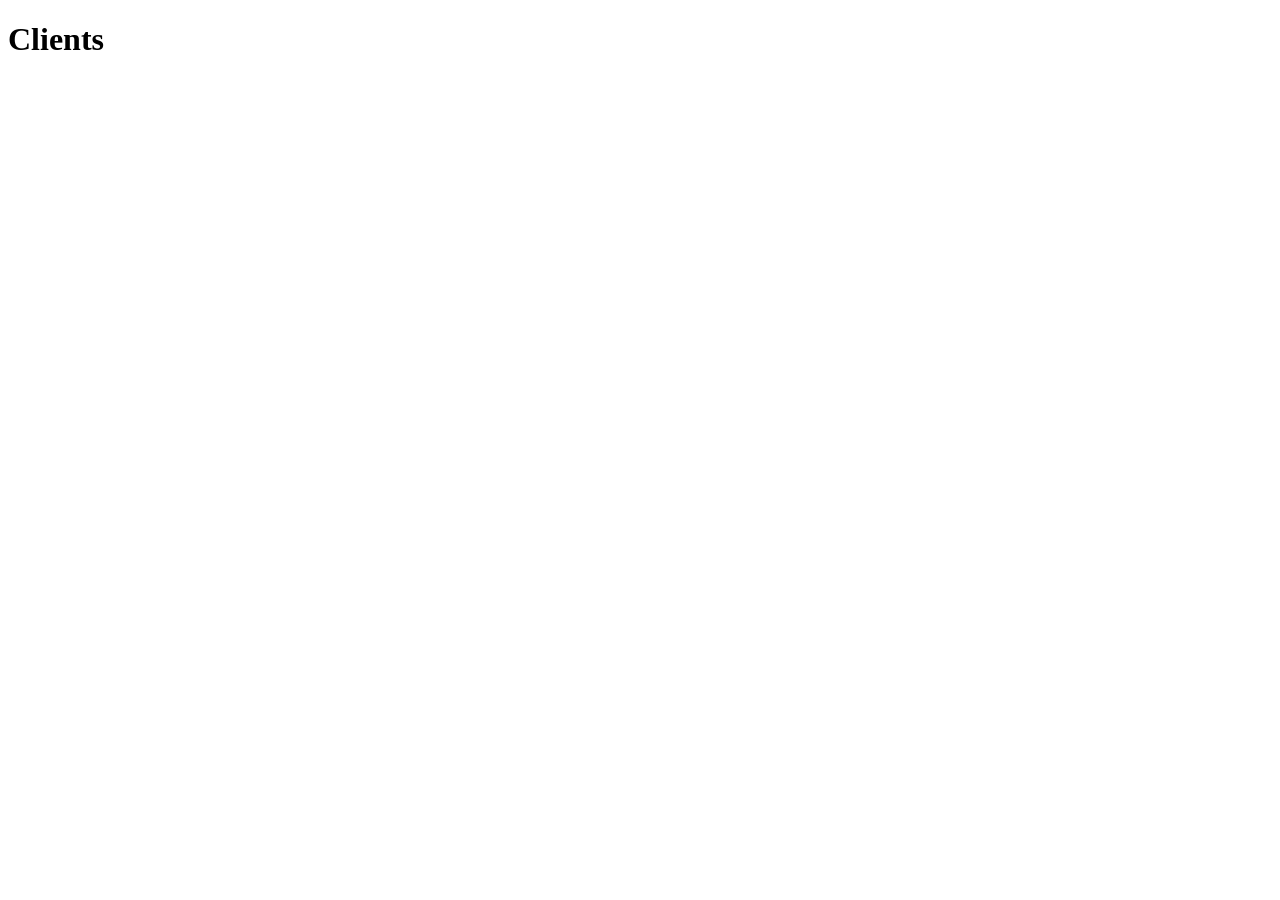
==== clients.html @ 7a8df3eb "Initial commit, folder structure" ====
<!DOCTYPE html>
<html lang="en">
<head>
  <meta charset="UTF-8">
  <meta name="viewport" content="width=device-width, initial-scale=1.0">
  <title>10x CRM - Clients</title>
  <link rel="stylesheet" href="css/styles.css">
  <script src="js/clients.js" defer></script>
</head>
<body>
  <main>
    <h1>Clients</h1>
  </main>
</body>
</html>
---- css/styles.css ----
/* Future shared application styles. */
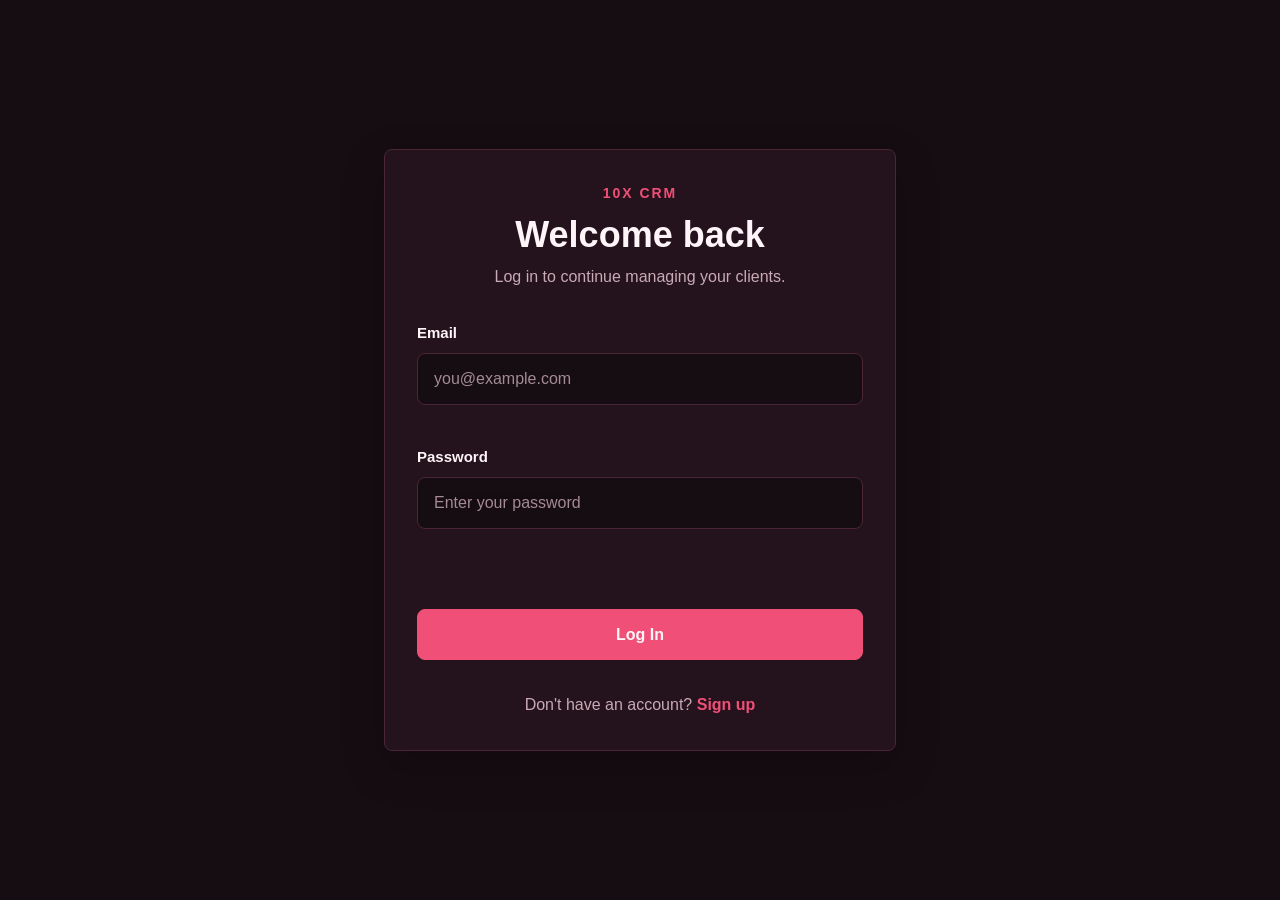
==== commit 9ffabbf2: "Added shared authentication guards" ====
--- a/clients.html
+++ b/clients.html
@@ -5,7 +5,14 @@
   <meta name="viewport" content="width=device-width, initial-scale=1.0">
   <title>10x CRM - Clients</title>
   <link rel="stylesheet" href="css/styles.css">
+  <script src="js/storage.js" defer></script>
+  <script src="js/guard.js" defer></script>
   <script src="js/clients.js" defer></script>
+  <script>
+    document.addEventListener("DOMContentLoaded", function () {
+      protectPage();
+    });
+  </script>
 </head>
 <body>
   <main>
--- a/css/styles.css
+++ b/css/styles.css
@@ -1 +1,308 @@
-/* Future shared application styles. */
+/* Shared base styles for the 10X CRM application. */
+
+:root {
+  --color-background: #160d12;
+  --color-surface: #24131c;
+  --color-text-primary: #fff5f8;
+  --color-text-secondary: #c9aab5;
+  --color-accent: #f04f78;
+  --color-success: #52c788;
+  --color-error: #ff5c6c;
+  --color-border: #4a2634;
+  --border-radius: 0.5rem;
+  --spacing-small: 0.5rem;
+  --spacing-medium: 1rem;
+  --spacing-large: 2rem;
+}
+
+*,
+*::before,
+*::after {
+  box-sizing: border-box;
+  margin: 0;
+  padding: 0;
+}
+
+h1,
+h2,
+h3,
+h4,
+h5,
+h6 {
+  margin-bottom: var(--spacing-medium);
+}
+
+p {
+  margin-bottom: var(--spacing-medium);
+}
+
+button,
+input,
+select,
+textarea {
+  font: inherit;
+}
+
+body {
+  min-height: 100vh;
+  background-color: var(--color-background);
+  color: var(--color-text-primary);
+  font-family: Arial, Helvetica, sans-serif;
+  line-height: 1.6;
+}
+
+main {
+  padding-block: var(--spacing-large);
+}
+
+h1,
+h2,
+h3,
+h4,
+h5,
+h6 {
+  color: var(--color-text-primary);
+  line-height: 1.2;
+}
+
+a {
+  color: var(--color-accent);
+  text-decoration: none;
+}
+
+a:hover {
+  text-decoration: underline;
+}
+
+button {
+  border: 1px solid var(--color-accent);
+  border-radius: var(--border-radius);
+  padding: var(--spacing-small) var(--spacing-medium);
+  background-color: var(--color-accent);
+  color: var(--color-text-primary);
+  cursor: pointer;
+}
+
+input,
+select,
+textarea {
+  width: 100%;
+  border: 1px solid var(--color-border);
+  border-radius: var(--border-radius);
+  padding: var(--spacing-small) var(--spacing-medium);
+  background-color: var(--color-surface);
+  color: var(--color-text-primary);
+}
+
+textarea {
+  resize: vertical;
+}
+
+button:focus-visible,
+input:focus-visible,
+select:focus-visible,
+textarea:focus-visible,
+a:focus-visible {
+  outline: 2px solid var(--color-accent);
+  outline-offset: 2px;
+}
+
+::placeholder {
+  color: var(--color-text-secondary);
+}
+
+.container {
+  width: 100%;
+  max-width: 75rem;
+  margin-inline: auto;
+  padding-inline: var(--spacing-large);
+}
+
+/* Shared Login and Sign Up layout */
+
+.auth-page {
+  display: grid;
+  min-height: 100vh;
+  place-items: center;
+  padding: var(--spacing-large);
+}
+
+.auth-page .container {
+  max-width: 34rem;
+  padding-inline: 0;
+}
+
+.auth-card {
+  width: 100%;
+  max-width: 32rem;
+  margin-inline: auto;
+  padding: var(--spacing-large);
+  border: 1px solid var(--color-border);
+  border-radius: var(--border-radius);
+  background-color: var(--color-surface);
+  box-shadow: 0 1rem 2.5rem rgb(0 0 0 / 25%);
+}
+
+.auth-header {
+  margin-bottom: var(--spacing-large);
+  text-align: center;
+}
+
+.auth-brand {
+  margin-bottom: var(--spacing-small);
+  color: var(--color-accent);
+  font-size: 0.875rem;
+  font-weight: 700;
+  letter-spacing: 0.14em;
+  text-transform: uppercase;
+}
+
+.auth-card h1 {
+  margin-bottom: var(--spacing-small);
+  font-size: clamp(1.75rem, 5vw, 2.25rem);
+}
+
+.auth-subtitle {
+  margin-bottom: 0;
+  color: var(--color-text-secondary);
+}
+
+.auth-form {
+  display: flex;
+  flex-direction: column;
+  gap: var(--spacing-medium);
+}
+
+.form-group {
+  display: flex;
+  flex-direction: column;
+}
+
+.form-group label {
+  margin-bottom: var(--spacing-small);
+  color: var(--color-text-primary);
+  font-size: 0.9375rem;
+  font-weight: 600;
+}
+
+.auth-form input {
+  width: 100%;
+  padding: 0.75rem var(--spacing-medium);
+  border: 1px solid var(--color-border);
+  border-radius: var(--border-radius);
+  background-color: var(--color-background);
+  color: var(--color-text-primary);
+  transition:
+    border-color 150ms ease,
+    box-shadow 150ms ease;
+}
+
+.auth-form input::placeholder {
+  color: var(--color-text-secondary);
+  opacity: 0.8;
+}
+
+.auth-form input:focus {
+  border-color: var(--color-accent);
+  outline: none;
+  box-shadow: 0 0 0 3px rgb(240 79 120 / 20%);
+}
+
+.auth-form input.input-error {
+  border-color: var(--color-error);
+}
+
+.auth-form input.input-error:focus {
+  border-color: var(--color-error);
+  box-shadow: 0 0 0 3px rgb(255 92 108 / 18%);
+}
+
+.field-error {
+  min-height: 1.25rem;
+  margin: 0.25rem 0 0;
+  color: var(--color-error);
+  font-size: 0.8125rem;
+  line-height: 1.25rem;
+}
+
+.form-message {
+  min-height: 1.5rem;
+  margin: 0;
+  border-radius: var(--border-radius);
+  font-size: 0.875rem;
+}
+
+.form-message.success,
+.form-message.error {
+  padding: 0.75rem var(--spacing-medium);
+  border: 1px solid currentColor;
+}
+
+.form-message.success {
+  background-color: rgb(82 199 136 / 10%);
+  color: var(--color-success);
+}
+
+.form-message.error {
+  background-color: rgb(255 92 108 / 10%);
+  color: var(--color-error);
+}
+
+.auth-form button[type="submit"] {
+  width: 100%;
+  padding: 0.75rem var(--spacing-medium);
+  background-color: var(--color-accent);
+  color: var(--color-text-primary);
+  font-weight: 700;
+  cursor: pointer;
+  transition:
+    filter 150ms ease,
+    opacity 150ms ease;
+}
+
+.auth-form button[type="submit"]:hover:not(:disabled) {
+  filter: brightness(1.1);
+}
+
+.auth-form button[type="submit"]:disabled {
+  cursor: not-allowed;
+  opacity: 0.55;
+}
+
+.auth-footer {
+  margin-top: var(--spacing-large);
+  color: var(--color-text-secondary);
+  text-align: center;
+}
+
+.auth-footer p {
+  margin-bottom: 0;
+}
+
+.auth-footer a {
+  color: var(--color-accent);
+  font-weight: 600;
+}
+
+.auth-footer a:hover {
+  color: var(--color-text-primary);
+}
+
+@media (max-width: 40rem) {
+  :root {
+    --spacing-large: 1.5rem;
+  }
+
+  .container {
+    padding-inline: var(--spacing-medium);
+  }
+
+  .auth-page {
+    padding: var(--spacing-medium);
+  }
+
+  .auth-card {
+    max-width: 100%;
+    padding: var(--spacing-medium);
+  }
+}
